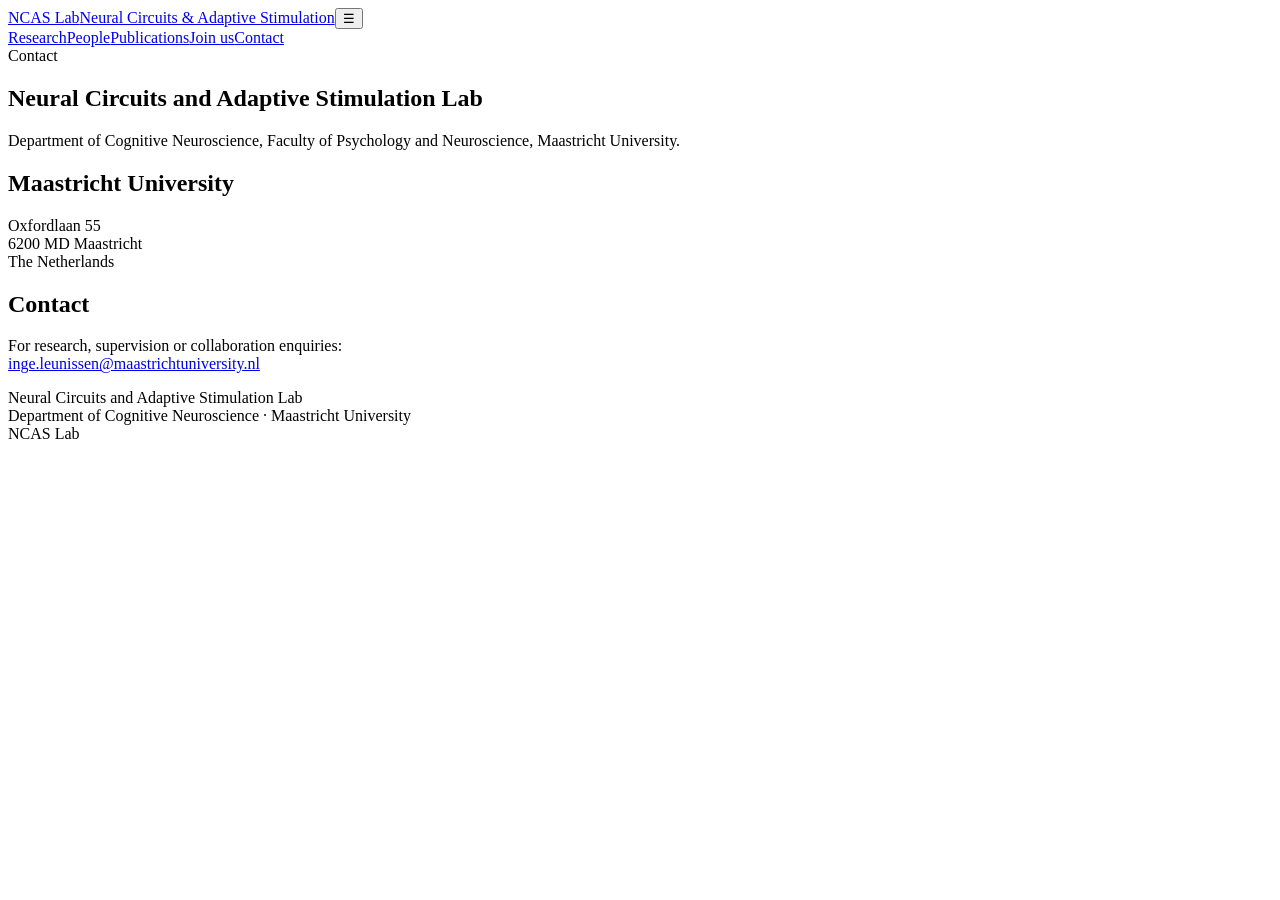
==== contact.html @ 380587c7 "Add contact page" ====
<!doctype html><html lang="en"><head><meta charset="utf-8"><meta name="viewport" content="width=device-width,initial-scale=1"><title>Contact | NCAS Lab</title><link rel="stylesheet" href="styles.css"></head><body>
<header class="site-header"><div class="container nav"><a class="brand" href="index.html"><span class="brand-mark"></span><span class="brand-text"><span>NCAS Lab</span><span>Neural Circuits & Adaptive Stimulation</span></span></a><button class="menu-button" aria-label="Menu">☰</button><nav class="nav-links"><a href="research.html">Research</a><a href="people.html">People</a><a href="publications.html">Publications</a><a href="join.html">Join us</a><a class="nav-cta" href="contact.html">Contact</a></nav></div></header>
<main><section class="page-hero"><div class="container"><div class="eyebrow">Contact</div><h1>Neural Circuits and Adaptive Stimulation Lab</h1><p>Department of Cognitive Neuroscience, Faculty of Psychology and Neuroscience, Maastricht University.</p></div></section><section class="section white"><div class="container prose"><h2>Maastricht University</h2><p>Oxfordlaan 55<br>6200 MD Maastricht<br>The Netherlands</p><h2>Contact</h2><p>For research, supervision or collaboration enquiries:<br><a href="mailto:inge.leunissen@maastrichtuniversity.nl">inge.leunissen@maastrichtuniversity.nl</a></p></div></section></main><footer><div class="container footer-grid"><div><div class="footer-brand">Neural Circuits and Adaptive Stimulation Lab</div><div>Department of Cognitive Neuroscience · Maastricht University</div></div><div>NCAS Lab</div></div></footer><script src="script.js"></script></body></html>
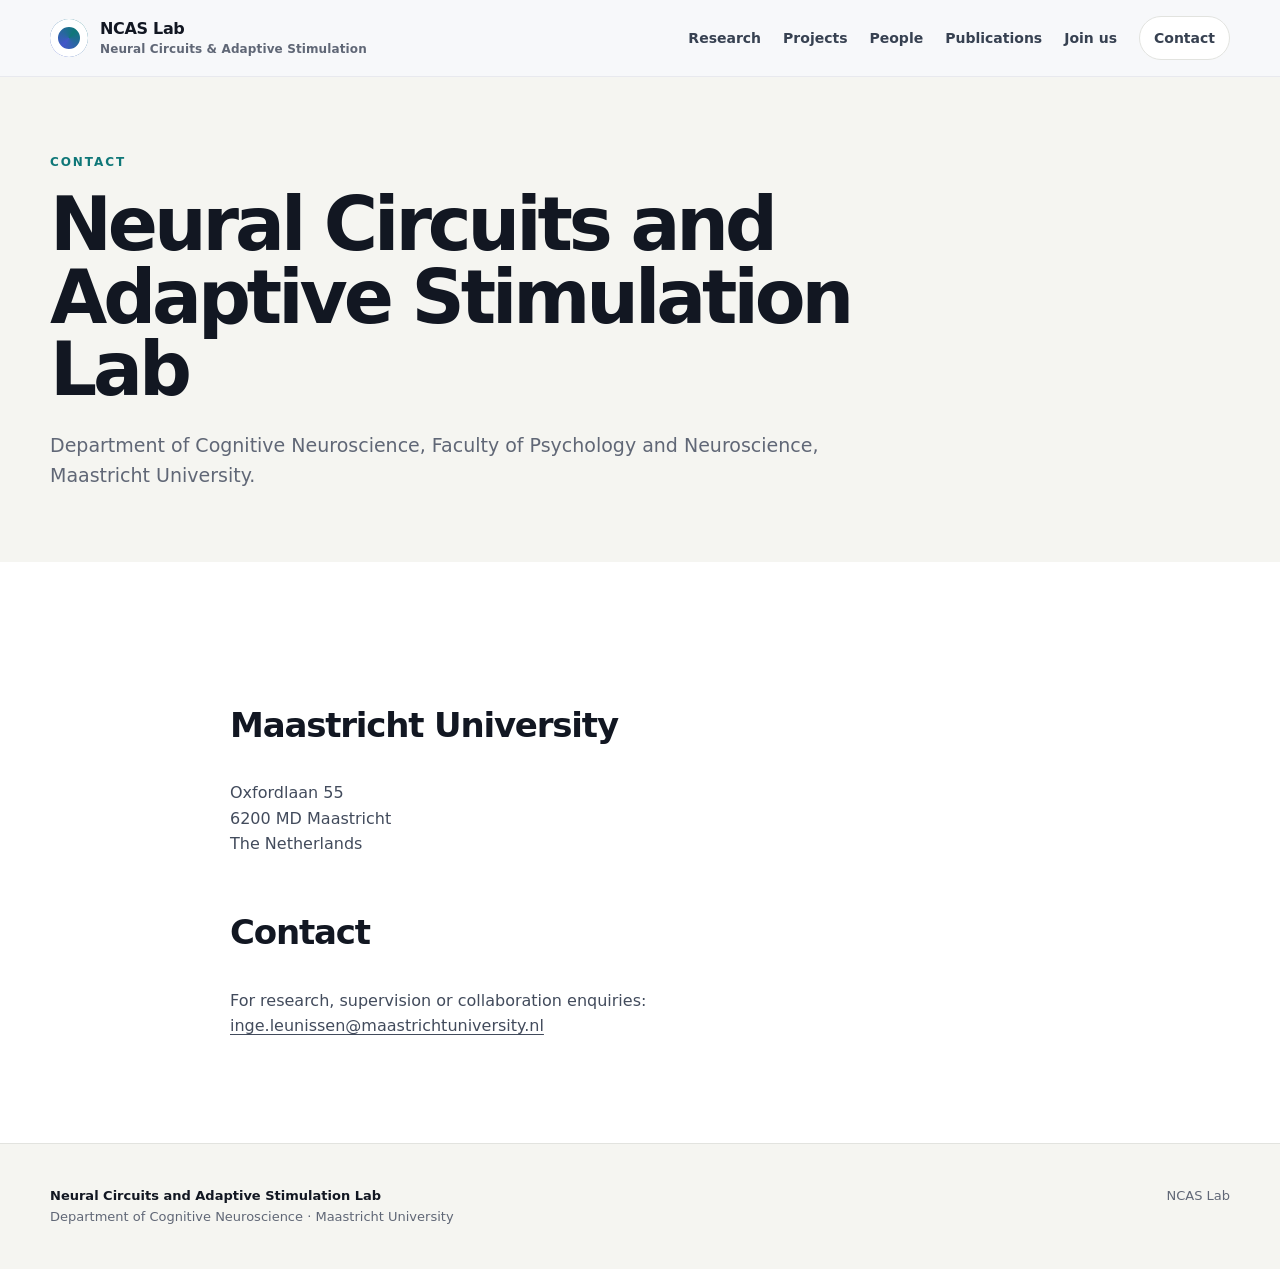
==== commit 2a5d906a: "Add Projects navigation" ====
--- a/contact.html
+++ b/contact.html
@@ -1,3 +1,3 @@
 <!doctype html><html lang="en"><head><meta charset="utf-8"><meta name="viewport" content="width=device-width,initial-scale=1"><title>Contact | NCAS Lab</title><link rel="stylesheet" href="styles.css"></head><body>
-<header class="site-header"><div class="container nav"><a class="brand" href="index.html"><span class="brand-mark"></span><span class="brand-text"><span>NCAS Lab</span><span>Neural Circuits & Adaptive Stimulation</span></span></a><button class="menu-button" aria-label="Menu">☰</button><nav class="nav-links"><a href="research.html">Research</a><a href="people.html">People</a><a href="publications.html">Publications</a><a href="join.html">Join us</a><a class="nav-cta" href="contact.html">Contact</a></nav></div></header>
+<header class="site-header"><div class="container nav"><a class="brand" href="index.html"><span class="brand-mark"></span><span class="brand-text"><span>NCAS Lab</span><span>Neural Circuits & Adaptive Stimulation</span></span></a><button class="menu-button" aria-label="Menu">☰</button><nav class="nav-links"><a href="research.html">Research</a><a href="projects.html">Projects</a><a href="people.html">People</a><a href="publications.html">Publications</a><a href="join.html">Join us</a><a class="nav-cta" href="contact.html">Contact</a></nav></div></header>
 <main><section class="page-hero"><div class="container"><div class="eyebrow">Contact</div><h1>Neural Circuits and Adaptive Stimulation Lab</h1><p>Department of Cognitive Neuroscience, Faculty of Psychology and Neuroscience, Maastricht University.</p></div></section><section class="section white"><div class="container prose"><h2>Maastricht University</h2><p>Oxfordlaan 55<br>6200 MD Maastricht<br>The Netherlands</p><h2>Contact</h2><p>For research, supervision or collaboration enquiries:<br><a href="mailto:inge.leunissen@maastrichtuniversity.nl">inge.leunissen@maastrichtuniversity.nl</a></p></div></section></main><footer><div class="container footer-grid"><div><div class="footer-brand">Neural Circuits and Adaptive Stimulation Lab</div><div>Department of Cognitive Neuroscience · Maastricht University</div></div><div>NCAS Lab</div></div></footer><script src="script.js"></script></body></html>
--- a/styles.css
+++ b/styles.css
@@ -0,0 +1,70 @@
+:root{
+  --bg:#f5f5f1;
+  --surface:#ffffff;
+  --ink:#121722;
+  --muted:#606776;
+  --line:#e2e3df;
+  --accent:#4256c9;
+  --accent-2:#0f7778;
+  --soft:#eef0f7;
+  --max:1180px;
+}
+*{box-sizing:border-box}
+html{scroll-behavior:smooth}
+body{margin:0;font-family:Inter,ui-sans-serif,system-ui,-apple-system,BlinkMacSystemFont,"Segoe UI",sans-serif;background:var(--bg);color:var(--ink);line-height:1.6}
+a{color:inherit;text-decoration:none}
+a:hover{color:var(--accent)}
+.container{width:min(var(--max),calc(100% - 40px));margin:0 auto}
+.site-header{position:sticky;top:0;z-index:20;background:rgba(247,248,251,.92);backdrop-filter:blur(12px);border-bottom:1px solid rgba(229,231,235,.8)}
+.nav{display:flex;align-items:center;justify-content:space-between;min-height:76px;gap:24px}
+.brand{display:flex;align-items:center;gap:12px;font-weight:800;letter-spacing:-.02em}
+.brand-mark{width:38px;height:38px;border-radius:50%;background:conic-gradient(from 220deg,var(--accent),var(--accent-2),var(--accent));position:relative;box-shadow:inset 0 0 0 8px #fff}
+.brand-text{display:flex;flex-direction:column;line-height:1.05}
+.brand-text span:first-child{font-size:16px}.brand-text span:last-child{font-size:12px;font-weight:600;color:var(--muted);margin-top:5px;letter-spacing:.01em}
+.nav-links{display:flex;align-items:center;gap:22px;font-size:14px;font-weight:650;color:#374151}
+.nav-cta{padding:10px 14px;border:1px solid var(--line);border-radius:999px;background:#fff}
+.menu-button{display:none;border:0;background:none;font:inherit;font-size:24px}
+.hero{padding:96px 0 72px;overflow:hidden}
+.hero-grid{display:grid;grid-template-columns:1.12fr .88fr;gap:64px;align-items:center}
+.eyebrow{text-transform:uppercase;letter-spacing:.16em;font-size:12px;font-weight:800;color:var(--accent-2)}
+h1{font-size:clamp(48px,7vw,86px);line-height:.98;letter-spacing:-.055em;margin:16px 0 24px;max-width:900px}
+.hero p{font-size:21px;line-height:1.55;color:var(--muted);max-width:760px}
+.hero-actions{display:flex;gap:12px;flex-wrap:wrap;margin-top:34px}
+.button{display:inline-flex;align-items:center;justify-content:center;padding:13px 18px;border-radius:999px;font-weight:750;font-size:14px;border:1px solid var(--line);background:#fff}
+.button.primary{background:var(--ink);color:#fff;border-color:var(--ink)}
+.button.primary:hover{color:#fff;transform:translateY(-1px)}
+.signal-card{background:linear-gradient(145deg,#151824,#23273a);border-radius:34px;padding:28px;min-height:410px;box-shadow:0 30px 80px rgba(17,24,39,.18);position:relative;overflow:hidden}
+.signal-card:before,.signal-card:after{content:"";position:absolute;border-radius:50%;filter:blur(4px);opacity:.3}.signal-card:before{width:250px;height:250px;background:#5268d9;right:-70px;top:-90px}.signal-card:after{width:180px;height:180px;background:#20a99f;left:-50px;bottom:-60px}
+.signal-label{position:relative;z-index:2;color:#fff;font-size:14px;font-weight:750}
+.signal-sub{position:relative;z-index:2;color:#bbc0ce;font-size:13px;margin-top:5px}
+.wave{position:absolute;inset:95px -60px auto -60px;height:220px;z-index:2}
+.wave svg{width:100%;height:100%}.wave path{fill:none;stroke-width:3;stroke-linecap:round}
+.feedback{position:absolute;right:26px;bottom:24px;left:26px;z-index:2;display:flex;align-items:center;justify-content:space-between;gap:12px;color:#d5d8e1;font-size:12px;border-top:1px solid rgba(255,255,255,.14);padding-top:18px}
+.dot{width:8px;height:8px;border-radius:50%;background:#55d6c8;display:inline-block;margin-right:7px;box-shadow:0 0 0 6px rgba(85,214,200,.08)}
+.section{padding:88px 0}
+.section.white{background:#fff}.section.dark{background:#121621;color:#fff}
+.section-head{display:flex;justify-content:space-between;align-items:end;gap:24px;margin-bottom:40px}
+.section-head h2{font-size:clamp(34px,4vw,54px);line-height:1.05;letter-spacing:-.04em;margin:0;max-width:720px}
+.section-head p{max-width:520px;color:var(--muted);margin:0}.dark .section-head p{color:#b9c0cc}
+.cards{display:grid;grid-template-columns:repeat(3,1fr);gap:18px}
+.card{background:var(--surface);border:1px solid var(--line);border-radius:24px;padding:26px;min-height:265px;display:flex;flex-direction:column;justify-content:space-between;transition:.2s ease}
+.card:hover{transform:translateY(-3px);box-shadow:0 18px 50px rgba(17,24,39,.08)}
+.card-num{font-size:12px;font-weight:850;color:var(--accent);letter-spacing:.12em}
+.card h3{font-size:25px;line-height:1.15;letter-spacing:-.03em;margin:28px 0 12px}.card p{color:var(--muted);margin:0}
+.project-grid{display:grid;grid-template-columns:repeat(2,1fr);gap:18px}
+.project{border:1px solid rgba(255,255,255,.13);border-radius:24px;padding:26px;background:rgba(255,255,255,.04)}
+.project .tag{font-size:12px;font-weight:800;color:#76d8cf;text-transform:uppercase;letter-spacing:.12em}.project h3{font-size:28px;letter-spacing:-.03em;margin:12px 0 10px}.project p{color:#bdc3cf;margin:0}.project a{display:inline-block;margin-top:18px;color:#fff;font-weight:750}
+.stats{display:grid;grid-template-columns:repeat(4,1fr);gap:14px;margin-top:42px}.stat{padding:22px;border-radius:20px;background:#fff;border:1px solid var(--line)}.stat strong{display:block;font-size:32px;letter-spacing:-.04em}.stat span{color:var(--muted);font-size:13px}
+.people-grid{display:grid;grid-template-columns:repeat(4,1fr);gap:18px}.person{background:#fff;border:1px solid var(--line);border-radius:22px;overflow:hidden}.avatar{aspect-ratio:1;background:linear-gradient(145deg,#e5e8f5,#dfeeed);display:grid;place-items:center;font-size:42px;font-weight:800;color:#4b5563}.person-copy{padding:18px}.person h3{margin:0 0 4px;font-size:18px}.person p{margin:0;color:var(--muted);font-size:14px}
+.callout{border-radius:30px;padding:42px;background:linear-gradient(130deg,#e9ecf8,#e5f1ee);display:grid;grid-template-columns:1fr auto;gap:30px;align-items:center}.callout h2{font-size:38px;line-height:1.05;letter-spacing:-.04em;margin:0 0 10px}.callout p{margin:0;color:var(--muted);max-width:700px}
+.page-hero{padding:76px 0 52px}.page-hero h1{font-size:clamp(44px,7vw,74px);max-width:940px}.page-hero p{max-width:780px;font-size:19px;color:var(--muted)}
+.prose{max-width:820px}.prose h2{font-size:34px;letter-spacing:-.035em;margin-top:48px}.prose h3{font-size:22px;margin-top:34px}.prose p,.prose li{color:#424b5c}.prose a{text-decoration:underline;text-underline-offset:3px}
+.pub-list{display:grid;gap:14px}.pub{background:#fff;border:1px solid var(--line);border-radius:18px;padding:20px}.pub-year{font-size:12px;font-weight:850;color:var(--accent-2);letter-spacing:.08em}.pub-title{font-weight:750;margin-top:5px}.pub-meta{font-size:14px;color:var(--muted);margin-top:6px}
+footer{padding:42px 0;border-top:1px solid var(--line);color:var(--muted);font-size:13px}.footer-grid{display:flex;justify-content:space-between;gap:30px;flex-wrap:wrap}.footer-brand{font-weight:800;color:var(--ink)}
+@media(max-width:900px){.nav-links{display:none}.menu-button{display:block}.nav-links.open{display:flex;position:absolute;top:76px;left:0;right:0;background:#fff;flex-direction:column;padding:24px;border-bottom:1px solid var(--line)}.hero-grid{grid-template-columns:1fr}.signal-card{min-height:340px}.cards,.stats{grid-template-columns:1fr 1fr}.people-grid{grid-template-columns:1fr 1fr}.project-grid{grid-template-columns:1fr}.callout{grid-template-columns:1fr}.section-head{align-items:start;flex-direction:column}}
+@media(max-width:580px){.container{width:min(var(--max),calc(100% - 28px))}.hero{padding-top:58px}.cards,.stats,.people-grid{grid-template-columns:1fr}.brand-text span:last-child{display:none}.section{padding:62px 0}.signal-card{min-height:300px}.wave{inset:95px -100px auto -100px}}
+
+/* Project and detailed people pages */
+.project-detail h2{font-size:clamp(34px,4.5vw,58px);line-height:1.06;letter-spacing:-.045em;margin:10px 0 36px;max-width:1000px}.project-kicker{text-transform:uppercase;letter-spacing:.14em;font-size:12px;font-weight:850;color:var(--accent-2)}.project-columns{display:grid;grid-template-columns:minmax(0,1.6fr) minmax(280px,.8fr);gap:56px;align-items:start}.project-copy{max-width:800px}.project-copy p{color:#424b5c;font-size:17px}.project-copy .lead{font-size:21px;line-height:1.55;color:var(--ink)}.project-aside{background:var(--soft);border:1px solid var(--line);border-radius:24px;padding:24px;position:sticky;top:100px}.project-aside h3{font-size:18px;margin:0 0 14px}.project-aside p{color:var(--muted);font-size:14px}.paper-link{display:block;padding:15px 0;border-top:1px solid #d9dce5}.paper-link strong{display:block;font-size:14px;line-height:1.35}.paper-link span{display:block;font-size:12px;color:var(--muted);margin-top:5px}.source-note{border-top:1px solid #d9dce5;margin-top:8px;padding-top:16px;display:grid;gap:8px;font-size:12px}.source-note strong{font-size:12px;text-transform:uppercase;letter-spacing:.1em}.source-note a{text-decoration:underline;text-underline-offset:3px}.people-grid.detailed{grid-template-columns:repeat(2,1fr)}.person.bio{display:grid;grid-template-columns:110px 1fr;overflow:hidden;align-items:stretch}.avatar.small{aspect-ratio:auto;min-height:100%;font-size:30px}.person.bio .person-copy{padding:22px}.person.bio h3{font-size:22px}.person.bio .role{font-size:12px;font-weight:800;color:var(--accent-2);text-transform:uppercase;letter-spacing:.08em;margin-bottom:10px}.person.bio p{font-size:15px;line-height:1.55}.person.bio a{display:inline-block;margin-top:12px;font-size:13px;font-weight:750;color:var(--accent)}
+@media(max-width:900px){.project-columns{grid-template-columns:1fr}.project-aside{position:static}.people-grid.detailed{grid-template-columns:1fr}}
+@media(max-width:580px){.person.bio{grid-template-columns:80px 1fr}.project-copy .lead{font-size:19px}}
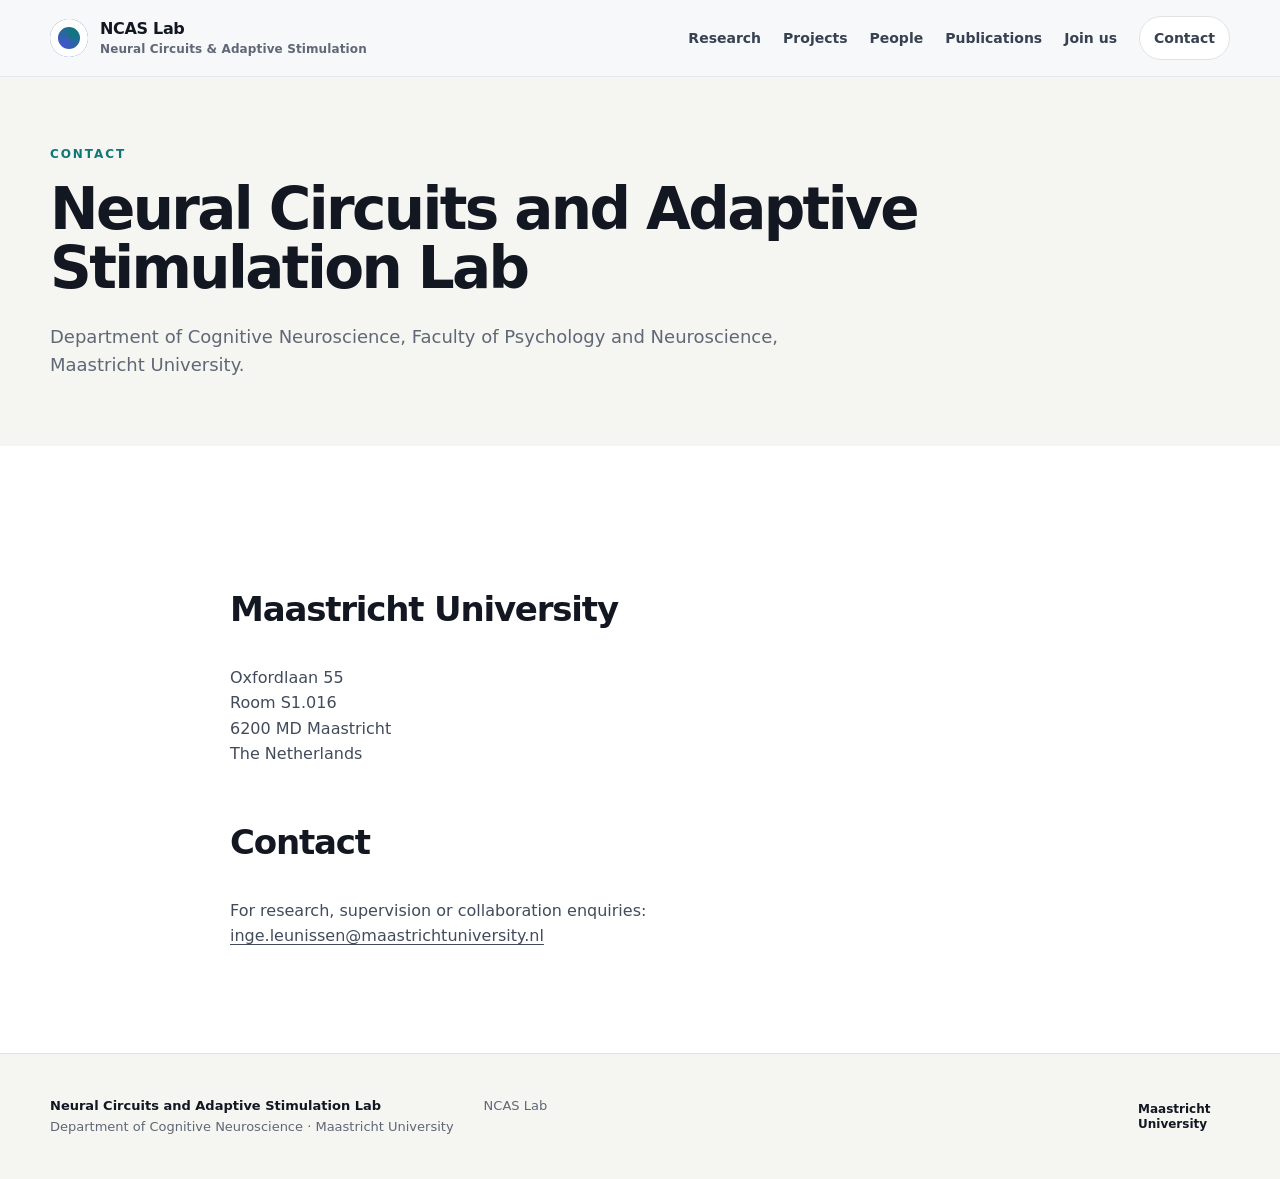
==== commit a94afabb: "Add office room to contact page" ====
--- a/contact.html
+++ b/contact.html
@@ -1,3 +1,3 @@
 <!doctype html><html lang="en"><head><meta charset="utf-8"><meta name="viewport" content="width=device-width,initial-scale=1"><title>Contact | NCAS Lab</title><link rel="stylesheet" href="styles.css"></head><body>
 <header class="site-header"><div class="container nav"><a class="brand" href="index.html"><span class="brand-mark"></span><span class="brand-text"><span>NCAS Lab</span><span>Neural Circuits & Adaptive Stimulation</span></span></a><button class="menu-button" aria-label="Menu">☰</button><nav class="nav-links"><a href="research.html">Research</a><a href="projects.html">Projects</a><a href="people.html">People</a><a href="publications.html">Publications</a><a href="join.html">Join us</a><a class="nav-cta" href="contact.html">Contact</a></nav></div></header>
-<main><section class="page-hero"><div class="container"><div class="eyebrow">Contact</div><h1>Neural Circuits and Adaptive Stimulation Lab</h1><p>Department of Cognitive Neuroscience, Faculty of Psychology and Neuroscience, Maastricht University.</p></div></section><section class="section white"><div class="container prose"><h2>Maastricht University</h2><p>Oxfordlaan 55<br>6200 MD Maastricht<br>The Netherlands</p><h2>Contact</h2><p>For research, supervision or collaboration enquiries:<br><a href="mailto:inge.leunissen@maastrichtuniversity.nl">inge.leunissen@maastrichtuniversity.nl</a></p></div></section></main><footer><div class="container footer-grid"><div><div class="footer-brand">Neural Circuits and Adaptive Stimulation Lab</div><div>Department of Cognitive Neuroscience · Maastricht University</div></div><div>NCAS Lab</div></div></footer><script src="script.js"></script></body></html>+<main><section class="page-hero"><div class="container"><div class="eyebrow">Contact</div><h1>Neural Circuits and Adaptive Stimulation Lab</h1><p>Department of Cognitive Neuroscience, Faculty of Psychology and Neuroscience, Maastricht University.</p></div></section><section class="section white"><div class="container prose"><h2>Maastricht University</h2><p>Oxfordlaan 55<br>Room S1.016<br>6200 MD Maastricht<br>The Netherlands</p><h2>Contact</h2><p>For research, supervision or collaboration enquiries:<br><a href="mailto:inge.leunissen@maastrichtuniversity.nl">inge.leunissen@maastrichtuniversity.nl</a></p></div></section></main><footer><div class="container footer-grid"><div><div class="footer-brand">Neural Circuits and Adaptive Stimulation Lab</div><div>Department of Cognitive Neuroscience · Maastricht University</div></div><div>NCAS Lab</div></div></footer><script src="script.js"></script></body></html>
--- a/styles.css
+++ b/styles.css
@@ -27,8 +27,8 @@
 .hero{padding:96px 0 72px;overflow:hidden}
 .hero-grid{display:grid;grid-template-columns:1.12fr .88fr;gap:64px;align-items:center}
 .eyebrow{text-transform:uppercase;letter-spacing:.16em;font-size:12px;font-weight:800;color:var(--accent-2)}
-h1{font-size:clamp(48px,7vw,86px);line-height:.98;letter-spacing:-.055em;margin:16px 0 24px;max-width:900px}
-.hero p{font-size:21px;line-height:1.55;color:var(--muted);max-width:760px}
+h1{font-size:clamp(42px,5.6vw,68px);line-height:1.02;letter-spacing:-.045em;margin:16px 0 24px;max-width:900px}
+.hero p{font-size:19px;line-height:1.55;color:var(--muted);max-width:760px}
 .hero-actions{display:flex;gap:12px;flex-wrap:wrap;margin-top:34px}
 .button{display:inline-flex;align-items:center;justify-content:center;padding:13px 18px;border-radius:999px;font-weight:750;font-size:14px;border:1px solid var(--line);background:#fff}
 .button.primary{background:var(--ink);color:#fff;border-color:var(--ink)}
@@ -44,7 +44,7 @@
 .section{padding:88px 0}
 .section.white{background:#fff}.section.dark{background:#121621;color:#fff}
 .section-head{display:flex;justify-content:space-between;align-items:end;gap:24px;margin-bottom:40px}
-.section-head h2{font-size:clamp(34px,4vw,54px);line-height:1.05;letter-spacing:-.04em;margin:0;max-width:720px}
+.section-head h2{font-size:clamp(30px,3.4vw,46px);line-height:1.08;letter-spacing:-.035em;margin:0;max-width:720px}
 .section-head p{max-width:520px;color:var(--muted);margin:0}.dark .section-head p{color:#b9c0cc}
 .cards{display:grid;grid-template-columns:repeat(3,1fr);gap:18px}
 .card{background:var(--surface);border:1px solid var(--line);border-radius:24px;padding:26px;min-height:265px;display:flex;flex-direction:column;justify-content:space-between;transition:.2s ease}
@@ -56,8 +56,8 @@
 .project .tag{font-size:12px;font-weight:800;color:#76d8cf;text-transform:uppercase;letter-spacing:.12em}.project h3{font-size:28px;letter-spacing:-.03em;margin:12px 0 10px}.project p{color:#bdc3cf;margin:0}.project a{display:inline-block;margin-top:18px;color:#fff;font-weight:750}
 .stats{display:grid;grid-template-columns:repeat(4,1fr);gap:14px;margin-top:42px}.stat{padding:22px;border-radius:20px;background:#fff;border:1px solid var(--line)}.stat strong{display:block;font-size:32px;letter-spacing:-.04em}.stat span{color:var(--muted);font-size:13px}
 .people-grid{display:grid;grid-template-columns:repeat(4,1fr);gap:18px}.person{background:#fff;border:1px solid var(--line);border-radius:22px;overflow:hidden}.avatar{aspect-ratio:1;background:linear-gradient(145deg,#e5e8f5,#dfeeed);display:grid;place-items:center;font-size:42px;font-weight:800;color:#4b5563}.person-copy{padding:18px}.person h3{margin:0 0 4px;font-size:18px}.person p{margin:0;color:var(--muted);font-size:14px}
-.callout{border-radius:30px;padding:42px;background:linear-gradient(130deg,#e9ecf8,#e5f1ee);display:grid;grid-template-columns:1fr auto;gap:30px;align-items:center}.callout h2{font-size:38px;line-height:1.05;letter-spacing:-.04em;margin:0 0 10px}.callout p{margin:0;color:var(--muted);max-width:700px}
-.page-hero{padding:76px 0 52px}.page-hero h1{font-size:clamp(44px,7vw,74px);max-width:940px}.page-hero p{max-width:780px;font-size:19px;color:var(--muted)}
+.callout{border-radius:30px;padding:42px;background:linear-gradient(130deg,#e9ecf8,#e5f1ee);display:grid;grid-template-columns:1fr auto;gap:30px;align-items:center}.callout h2{font-size:34px;line-height:1.08;letter-spacing:-.035em;margin:0 0 10px}.callout p{margin:0;color:var(--muted);max-width:700px}
+.page-hero{padding:68px 0 48px}.page-hero h1{font-size:clamp(38px,5vw,58px);max-width:940px}.page-hero p{max-width:780px;font-size:18px;color:var(--muted)}
 .prose{max-width:820px}.prose h2{font-size:34px;letter-spacing:-.035em;margin-top:48px}.prose h3{font-size:22px;margin-top:34px}.prose p,.prose li{color:#424b5c}.prose a{text-decoration:underline;text-underline-offset:3px}
 .pub-list{display:grid;gap:14px}.pub{background:#fff;border:1px solid var(--line);border-radius:18px;padding:20px}.pub-year{font-size:12px;font-weight:850;color:var(--accent-2);letter-spacing:.08em}.pub-title{font-weight:750;margin-top:5px}.pub-meta{font-size:14px;color:var(--muted);margin-top:6px}
 footer{padding:42px 0;border-top:1px solid var(--line);color:var(--muted);font-size:13px}.footer-grid{display:flex;justify-content:space-between;gap:30px;flex-wrap:wrap}.footer-brand{font-weight:800;color:var(--ink)}
@@ -65,6 +65,15 @@
 @media(max-width:580px){.container{width:min(var(--max),calc(100% - 28px))}.hero{padding-top:58px}.cards,.stats,.people-grid{grid-template-columns:1fr}.brand-text span:last-child{display:none}.section{padding:62px 0}.signal-card{min-height:300px}.wave{inset:95px -100px auto -100px}}
 
 /* Project and detailed people pages */
-.project-detail h2{font-size:clamp(34px,4.5vw,58px);line-height:1.06;letter-spacing:-.045em;margin:10px 0 36px;max-width:1000px}.project-kicker{text-transform:uppercase;letter-spacing:.14em;font-size:12px;font-weight:850;color:var(--accent-2)}.project-columns{display:grid;grid-template-columns:minmax(0,1.6fr) minmax(280px,.8fr);gap:56px;align-items:start}.project-copy{max-width:800px}.project-copy p{color:#424b5c;font-size:17px}.project-copy .lead{font-size:21px;line-height:1.55;color:var(--ink)}.project-aside{background:var(--soft);border:1px solid var(--line);border-radius:24px;padding:24px;position:sticky;top:100px}.project-aside h3{font-size:18px;margin:0 0 14px}.project-aside p{color:var(--muted);font-size:14px}.paper-link{display:block;padding:15px 0;border-top:1px solid #d9dce5}.paper-link strong{display:block;font-size:14px;line-height:1.35}.paper-link span{display:block;font-size:12px;color:var(--muted);margin-top:5px}.source-note{border-top:1px solid #d9dce5;margin-top:8px;padding-top:16px;display:grid;gap:8px;font-size:12px}.source-note strong{font-size:12px;text-transform:uppercase;letter-spacing:.1em}.source-note a{text-decoration:underline;text-underline-offset:3px}.people-grid.detailed{grid-template-columns:repeat(2,1fr)}.person.bio{display:grid;grid-template-columns:110px 1fr;overflow:hidden;align-items:stretch}.avatar.small{aspect-ratio:auto;min-height:100%;font-size:30px}.person.bio .person-copy{padding:22px}.person.bio h3{font-size:22px}.person.bio .role{font-size:12px;font-weight:800;color:var(--accent-2);text-transform:uppercase;letter-spacing:.08em;margin-bottom:10px}.person.bio p{font-size:15px;line-height:1.55}.person.bio a{display:inline-block;margin-top:12px;font-size:13px;font-weight:750;color:var(--accent)}
+.project-detail h2{font-size:clamp(30px,3.8vw,48px);line-height:1.08;letter-spacing:-.04em;margin:10px 0 36px;max-width:1000px}.project-kicker{text-transform:uppercase;letter-spacing:.14em;font-size:12px;font-weight:850;color:var(--accent-2)}.project-columns{display:grid;grid-template-columns:minmax(0,1.6fr) minmax(280px,.8fr);gap:56px;align-items:start}.project-copy{max-width:800px}.project-copy p{color:#424b5c;font-size:17px}.project-copy .lead{font-size:21px;line-height:1.55;color:var(--ink)}.project-aside{background:var(--soft);border:1px solid var(--line);border-radius:24px;padding:24px;position:sticky;top:100px}.project-aside h3{font-size:18px;margin:0 0 14px}.project-aside p{color:var(--muted);font-size:14px}.paper-link{display:block;padding:15px 0;border-top:1px solid #d9dce5}.paper-link strong{display:block;font-size:14px;line-height:1.35}.paper-link span{display:block;font-size:12px;color:var(--muted);margin-top:5px}.source-note{border-top:1px solid #d9dce5;margin-top:8px;padding-top:16px;display:grid;gap:8px;font-size:12px}.source-note strong{font-size:12px;text-transform:uppercase;letter-spacing:.1em}.source-note a{text-decoration:underline;text-underline-offset:3px}.people-grid.detailed{grid-template-columns:repeat(2,1fr)}.person.bio{display:grid;grid-template-columns:150px 1fr;overflow:hidden;align-items:start}.avatar.small{aspect-ratio:4/5;min-height:0;font-size:30px;align-self:start}.avatar.small.photo{background:#eef0f7}.person-photo{width:100%;height:100%;display:block;object-fit:cover;object-position:center top}.person.bio .person-copy{padding:22px}.person.bio h3{font-size:22px}.person.bio .role{font-size:12px;font-weight:800;color:var(--accent-2);text-transform:uppercase;letter-spacing:.08em;margin-bottom:10px}.person.bio p{font-size:15px;line-height:1.55}.person.bio a{display:inline-block;margin-top:12px;font-size:13px;font-weight:750;color:var(--accent)}
 @media(max-width:900px){.project-columns{grid-template-columns:1fr}.project-aside{position:static}.people-grid.detailed{grid-template-columns:1fr}}
-@media(max-width:580px){.person.bio{grid-template-columns:80px 1fr}.project-copy .lead{font-size:19px}}
+@media(max-width:580px){.person.bio{grid-template-columns:105px 1fr}.avatar.small{aspect-ratio:4/5}.project-copy .lead{font-size:19px}}
+
+/* Profile links */
+.social-links{display:flex;align-items:center;gap:9px;flex-wrap:wrap;margin-top:16px}
+.social-link{display:inline-flex!important;align-items:center;justify-content:center;width:32px;height:32px;margin:0!important;border:1px solid var(--line);border-radius:50%;background:#fff;color:#6c7280!important;font-size:11px!important;font-weight:850!important;line-height:1;text-decoration:none;transition:.18s ease}
+.social-link.mail{font-size:16px!important}
+.social-link.li{font-family:Arial,sans-serif;font-size:14px!important}
+.social-link.orcid{font-size:12px!important}
+.social-link:hover{color:var(--accent)!important;border-color:#c7cae9;transform:translateY(-1px)}
+.person.bio .text-link{display:inline-block;margin-top:12px;font-size:13px;font-weight:750;color:var(--accent)}
